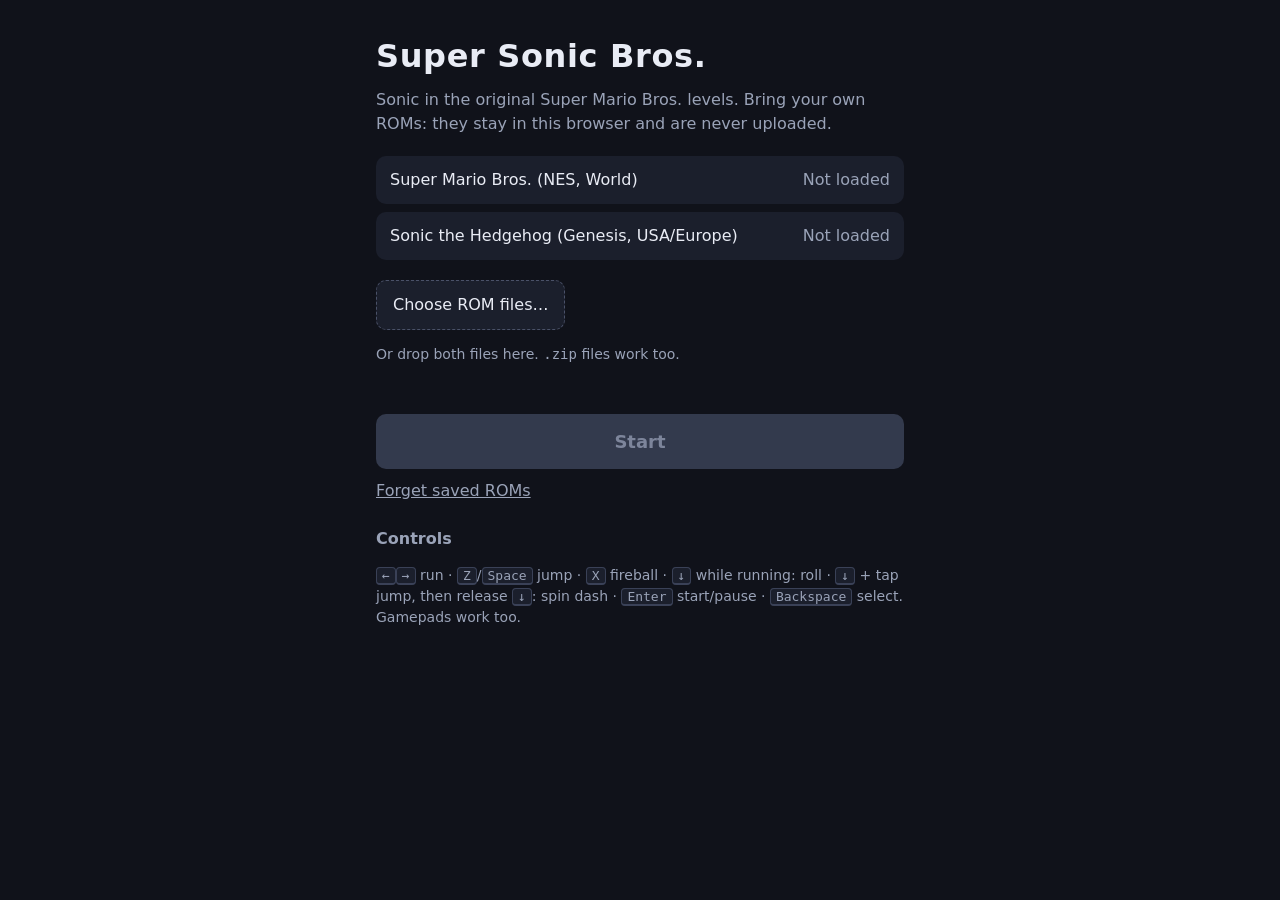
==== index.html @ 07228508 "Sonic in SMB: run SMB's code from the user's ROM with Sonic physics and sprites Co-Authored-By: Clau" ====
<!doctype html>
<html lang="en">
<head>
  <meta charset="utf-8">
  <meta name="viewport" content="width=device-width, initial-scale=1, user-scalable=no, viewport-fit=cover">
  <title>Super Sonic Bros.</title>
  <link rel="stylesheet" href="style.css">
</head>
<body>
  <main id="loader">
    <h1>Super Sonic Bros.</h1>
    <p class="lede">Sonic in the original Super Mario Bros. levels. Bring your own ROMs: they stay in this browser and are never uploaded.</p>
    <ul class="roms">
      <li id="rom-smb"><span class="name">Super Mario Bros. (NES, World)</span><span class="status">Not loaded</span></li>
      <li id="rom-sonic"><span class="name">Sonic the Hedgehog (Genesis, USA/Europe)</span><span class="status">Not loaded</span></li>
    </ul>
    <label class="pick">Choose ROM files…
      <input id="file" type="file" multiple accept=".nes,.md,.bin,.gen,.smd,.zip">
    </label>
    <p class="hint">Or drop both files here. <code>.zip</code> files work too.</p>
    <p id="rom-error" role="alert"></p>
    <button id="start" disabled>Start</button>
    <button id="forget" class="link">Forget saved ROMs</button>
    <section class="controls">
      <h2>Controls</h2>
      <p><kbd>←</kbd><kbd>→</kbd> run · <kbd>Z</kbd>/<kbd>Space</kbd> jump · <kbd>X</kbd> fireball · <kbd>↓</kbd> while running: roll ·
        <kbd>↓</kbd> + tap jump, then release <kbd>↓</kbd>: spin dash · <kbd>Enter</kbd> start/pause · <kbd>Backspace</kbd> select. Gamepads work too.</p>
    </section>
  </main>

  <div id="game" hidden>
    <canvas id="screen" width="768" height="720"></canvas>
    <div class="hud-buttons">
      <button id="mute" title="Mute">🔊</button>
      <button id="fullscreen" title="Fullscreen">⛶</button>
    </div>
    <div id="touch">
      <div class="dpad">
        <div data-btn="UP LEFT"></div><div data-btn="UP" class="key">▲</div><div data-btn="UP RIGHT"></div>
        <div data-btn="LEFT" class="key">◀</div><div data-btn="DOWN"></div><div data-btn="RIGHT" class="key">▶</div>
        <div data-btn="DOWN LEFT"></div><div data-btn="DOWN" class="key">▼</div><div data-btn="DOWN RIGHT"></div>
      </div>
      <div class="mid">
        <div data-btn="SELECT" class="small">SELECT</div>
        <div data-btn="START" class="small">START</div>
      </div>
      <div class="ab">
        <div data-btn="B" class="round">B</div>
        <div data-btn="A" class="round">A</div>
      </div>
    </div>
  </div>
  <script type="module" src="src/main.js"></script>
</body>
</html>
---- style.css ----
:root {
  --bg: #10121a;
  --panel: #1b1f2c;
  --text: #e9ecf5;
  --muted: #9aa3b8;
  --accent: #2f6ef2;
  --ok: #3fbf6f;
  --err: #ff7a6b;
}
* { box-sizing: border-box; }
html, body { margin: 0; height: 100%; background: var(--bg); color: var(--text); font: 16px/1.5 system-ui, -apple-system, Segoe UI, sans-serif; }
body { overscroll-behavior: none; }
#loader { max-width: 560px; margin: 0 auto; padding: 32px 16px; }
h1 { margin: 0 0 8px; font-size: 32px; letter-spacing: 0.02em; }
h2 { font-size: 16px; margin: 24px 0 4px; color: var(--muted); }
.lede { color: var(--muted); margin-top: 0; }
.roms { list-style: none; padding: 0; margin: 20px 0; display: grid; gap: 8px; }
.roms li { display: flex; justify-content: space-between; gap: 12px; background: var(--panel); padding: 12px 14px; border-radius: 10px; }
.roms .status { color: var(--muted); white-space: nowrap; }
.roms li.ok .status { color: var(--ok); }
.roms li.ok .status::before { content: '✓ '; }
.pick { display: inline-block; background: var(--panel); border: 1px dashed #4a5168; padding: 12px 16px; border-radius: 10px; cursor: pointer; }
.pick input { display: none; }
#loader.drag .pick { border-color: var(--accent); }
.hint { color: var(--muted); font-size: 14px; }
#rom-error { color: var(--err); min-height: 1.5em; font-size: 14px; }
button { font: inherit; }
#start { display: block; width: 100%; padding: 14px; font-size: 18px; font-weight: 600; border: 0; border-radius: 10px; background: var(--accent); color: white; cursor: pointer; }
#start:disabled { background: #333a4d; color: #7d859b; cursor: default; }
.link { background: none; border: 0; color: var(--muted); text-decoration: underline; margin-top: 10px; cursor: pointer; padding: 0; }
kbd { background: var(--panel); border: 1px solid #3a4157; border-bottom-width: 2px; border-radius: 4px; padding: 0 5px; font-size: 13px; }
.controls p { color: var(--muted); font-size: 14px; }

#game { position: fixed; inset: 0; display: flex; flex-direction: column; align-items: center; justify-content: center; background: #000; }
#game[hidden] { display: none; }
#screen { image-rendering: pixelated; image-rendering: crisp-edges; display: block; }
.hud-buttons { position: absolute; top: 8px; right: 8px; display: flex; gap: 6px; opacity: 0.35; transition: opacity .2s; }
.hud-buttons:hover { opacity: 1; }
.hud-buttons button { background: #0008; color: white; border: 1px solid #fff3; border-radius: 6px; width: 36px; height: 36px; cursor: pointer; }

#touch { display: none; }
body.touch #touch { display: flex; width: 100%; height: min(220px, 35vh); justify-content: space-between; align-items: center; padding: 0 16px max(12px, env(safe-area-inset-bottom)); touch-action: none; user-select: none; -webkit-user-select: none; }
.dpad { display: grid; grid-template-columns: repeat(3, 52px); grid-template-rows: repeat(3, 52px); }
.dpad .key { background: #2a2f40; color: #aab; display: grid; place-items: center; font-size: 18px; }
.dpad div:nth-child(2) { border-radius: 8px 8px 0 0; }
.dpad div:nth-child(8) { border-radius: 0 0 8px 8px; }
.dpad div:nth-child(4) { border-radius: 8px 0 0 8px; }
.dpad div:nth-child(6) { border-radius: 0 8px 8px 0; }
.dpad div:nth-child(5) { background: #2a2f40; }
.mid { display: flex; gap: 10px; align-self: flex-end; margin-bottom: 20px; }
.small { background: #2a2f40; color: #aab; font-size: 11px; padding: 6px 10px; border-radius: 12px; }
.ab { display: flex; gap: 14px; transform: rotate(-15deg); }
.round { width: 66px; height: 66px; border-radius: 50%; background: #b8323a; color: #fff; display: grid; place-items: center; font-weight: 700; font-size: 20px; }
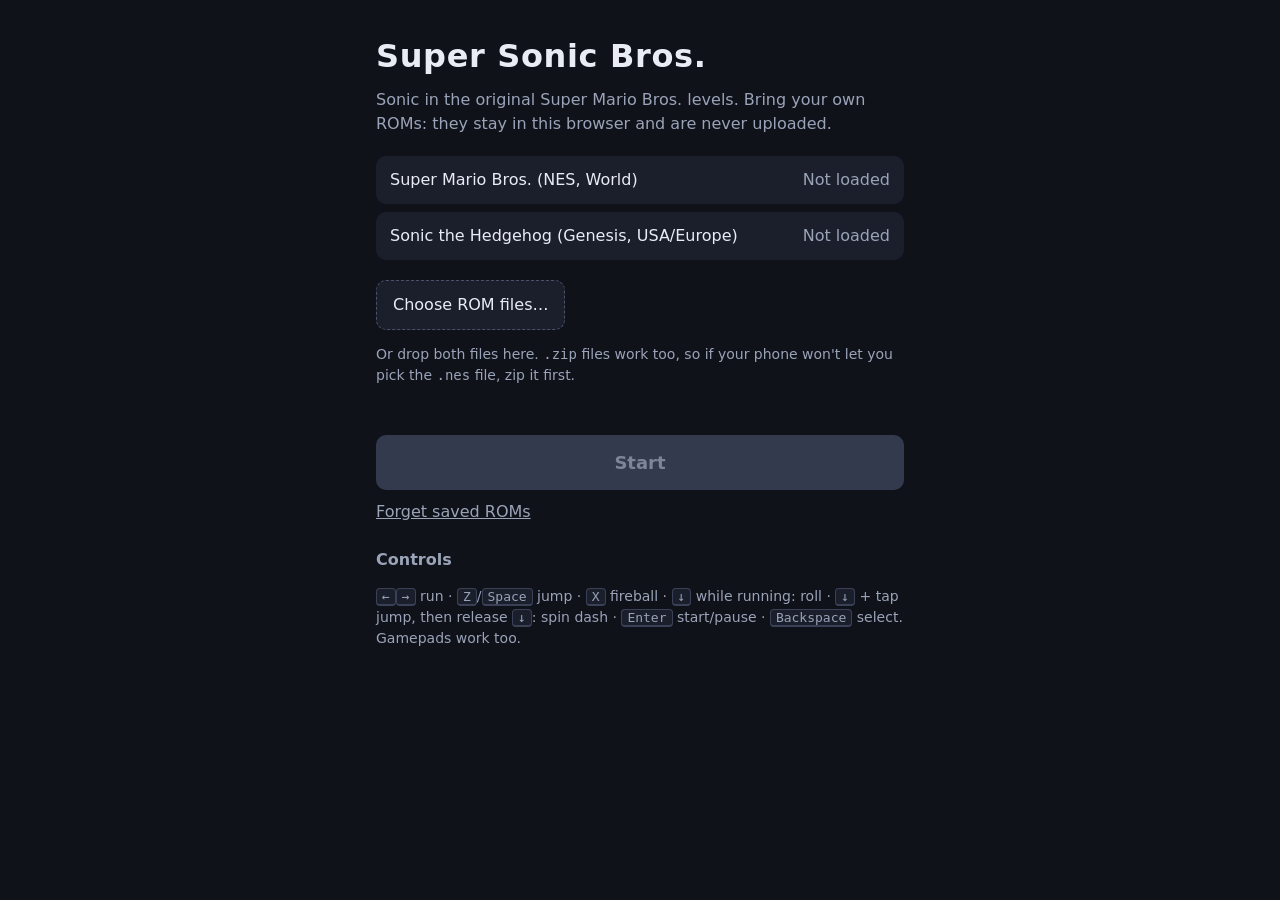
==== commit f3dd8bc6: "Allow picking any file type so iOS doesn't grey out .nes ROMs Co-Authored-By: Claude Opus 5.5 <norep" ====
--- a/index.html
+++ b/index.html
@@ -5,6 +5,7 @@
   <meta name="viewport" content="width=device-width, initial-scale=1, user-scalable=no, viewport-fit=cover">
   <title>Super Sonic Bros.</title>
   <link rel="stylesheet" href="style.css">
+  <link rel="icon" href="data:image/svg+xml,%3Csvg xmlns=%27http://www.w3.org/2000/svg%27 viewBox=%270 0 16 16%27%3E%3Ccircle cx=%278%27 cy=%278%27 r=%277%27 fill=%27%232f6ef2%27/%3E%3C/svg%3E">
 </head>
 <body>
   <main id="loader">
@@ -15,9 +16,9 @@
       <li id="rom-sonic"><span class="name">Sonic the Hedgehog (Genesis, USA/Europe)</span><span class="status">Not loaded</span></li>
     </ul>
     <label class="pick">Choose ROM files…
-      <input id="file" type="file" multiple accept=".nes,.md,.bin,.gen,.smd,.zip">
+      <input id="file" type="file" multiple>
     </label>
-    <p class="hint">Or drop both files here. <code>.zip</code> files work too.</p>
+    <p class="hint">Or drop both files here. <code>.zip</code> files work too, so if your phone won't let you pick the <code>.nes</code> file, zip it first.</p>
     <p id="rom-error" role="alert"></p>
     <button id="start" disabled>Start</button>
     <button id="forget" class="link">Forget saved ROMs</button>
--- a/style.css
+++ b/style.css
@@ -1,4 +1,5 @@
 :root {
+  color-scheme: dark;
   --bg: #10121a;
   --panel: #1b1f2c;
   --text: #e9ecf5;
@@ -39,15 +40,17 @@
 .hud-buttons button { background: #0008; color: white; border: 1px solid #fff3; border-radius: 6px; width: 36px; height: 36px; cursor: pointer; }
 
 #touch { display: none; }
-body.touch #touch { display: flex; width: 100%; height: min(220px, 35vh); justify-content: space-between; align-items: center; padding: 0 16px max(12px, env(safe-area-inset-bottom)); touch-action: none; user-select: none; -webkit-user-select: none; }
-.dpad { display: grid; grid-template-columns: repeat(3, 52px); grid-template-rows: repeat(3, 52px); }
+body.touch #touch { display: flex; width: 100%; height: min(220px, 35vh); justify-content: space-between; align-items: center; gap: 8px; padding: 0 max(16px, env(safe-area-inset-right)) max(12px, env(safe-area-inset-bottom)) max(16px, env(safe-area-inset-left)); touch-action: none; user-select: none; -webkit-user-select: none; }
+.dpad { display: grid; grid-template-columns: repeat(3, 48px); grid-template-rows: repeat(3, 48px); flex-shrink: 0; }
 .dpad .key { background: #2a2f40; color: #aab; display: grid; place-items: center; font-size: 18px; }
 .dpad div:nth-child(2) { border-radius: 8px 8px 0 0; }
 .dpad div:nth-child(8) { border-radius: 0 0 8px 8px; }
 .dpad div:nth-child(4) { border-radius: 8px 0 0 8px; }
 .dpad div:nth-child(6) { border-radius: 0 8px 8px 0; }
 .dpad div:nth-child(5) { background: #2a2f40; }
-.mid { display: flex; gap: 10px; align-self: flex-end; margin-bottom: 20px; }
+.mid { display: flex; gap: 8px; align-self: flex-end; margin-bottom: 20px; }
+@media (max-width: 400px) { .mid { flex-direction: column; } }
 .small { background: #2a2f40; color: #aab; font-size: 11px; padding: 6px 10px; border-radius: 12px; }
-.ab { display: flex; gap: 14px; transform: rotate(-15deg); }
-.round { width: 66px; height: 66px; border-radius: 50%; background: #b8323a; color: #fff; display: grid; place-items: center; font-weight: 700; font-size: 20px; }
+.ab { display: flex; gap: 10px; transform: rotate(-15deg); padding-right: 6px; }
+.round { width: 60px; height: 60px; border-radius: 50%; background: #b8323a; color: #fff; display: grid; place-items: center; font-weight: 700; font-size: 20px; }
+body.touch #game { justify-content: flex-start; padding-top: env(safe-area-inset-top); }
